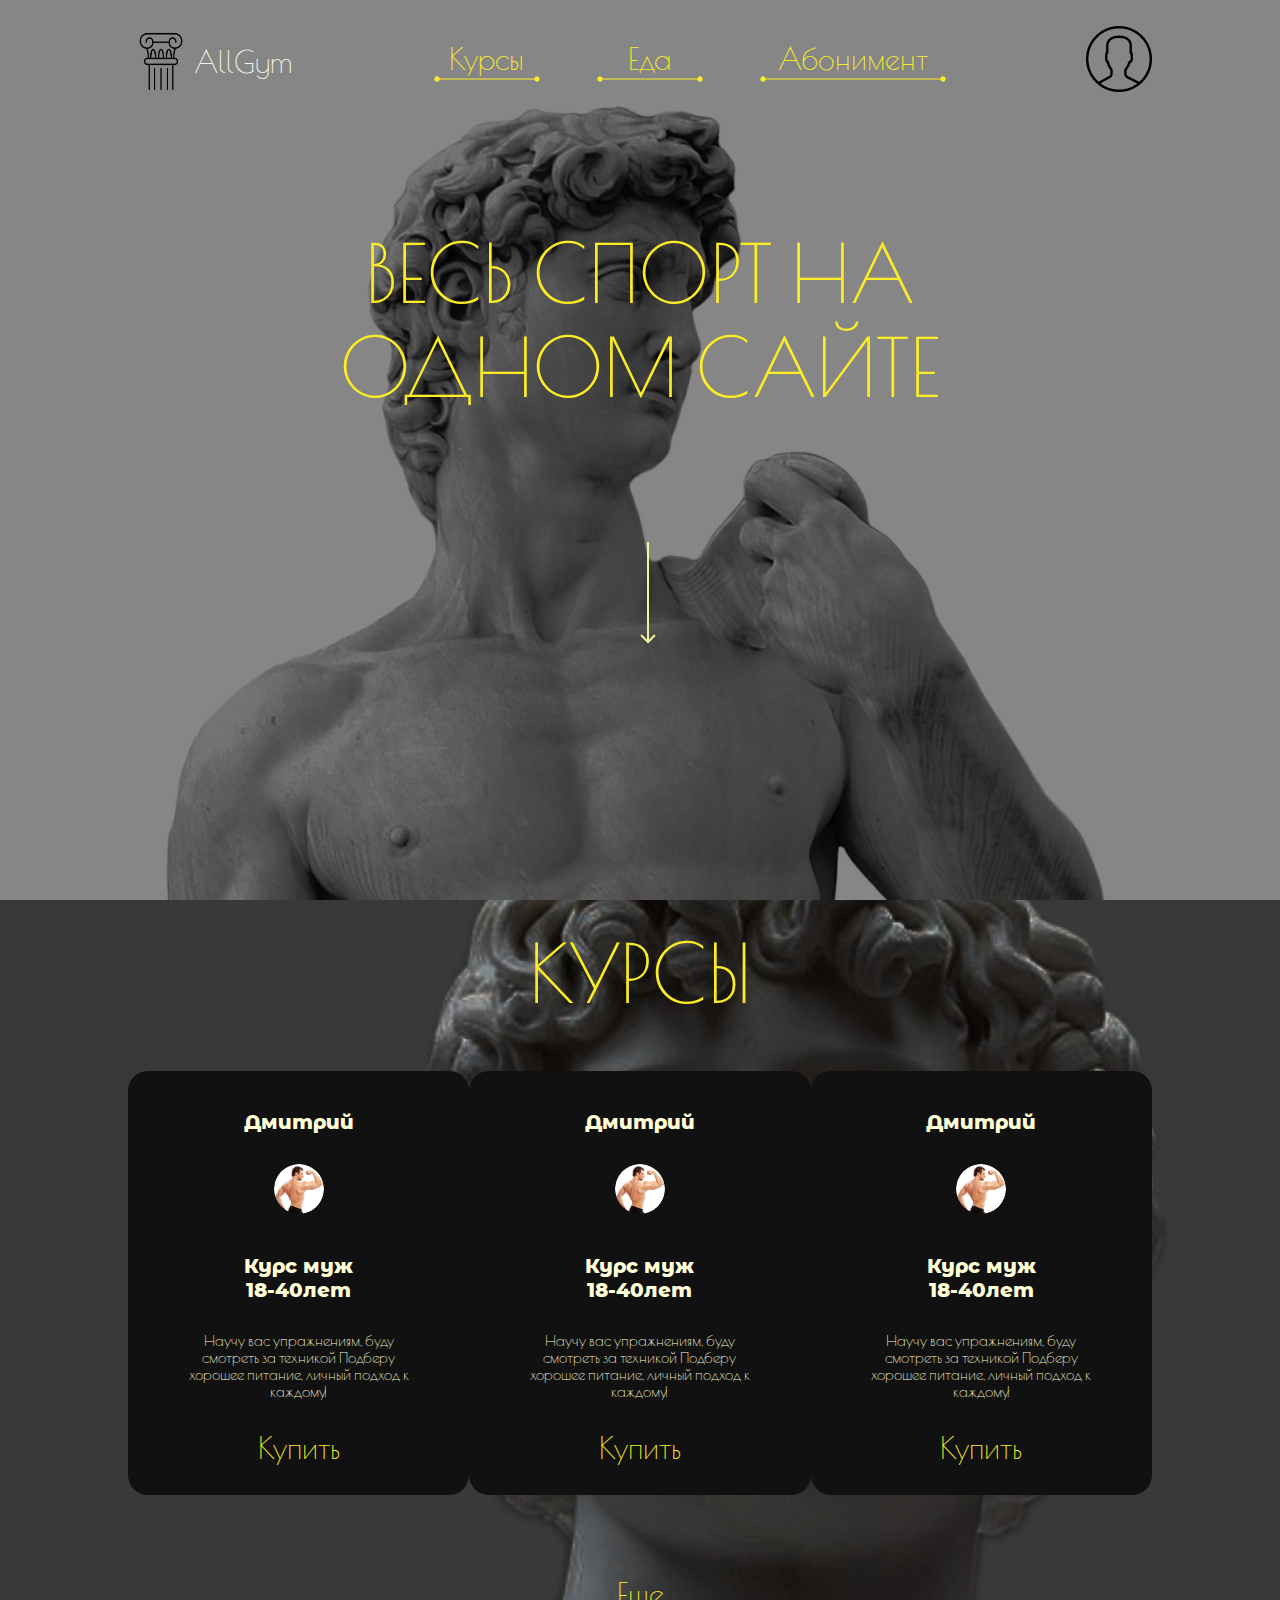
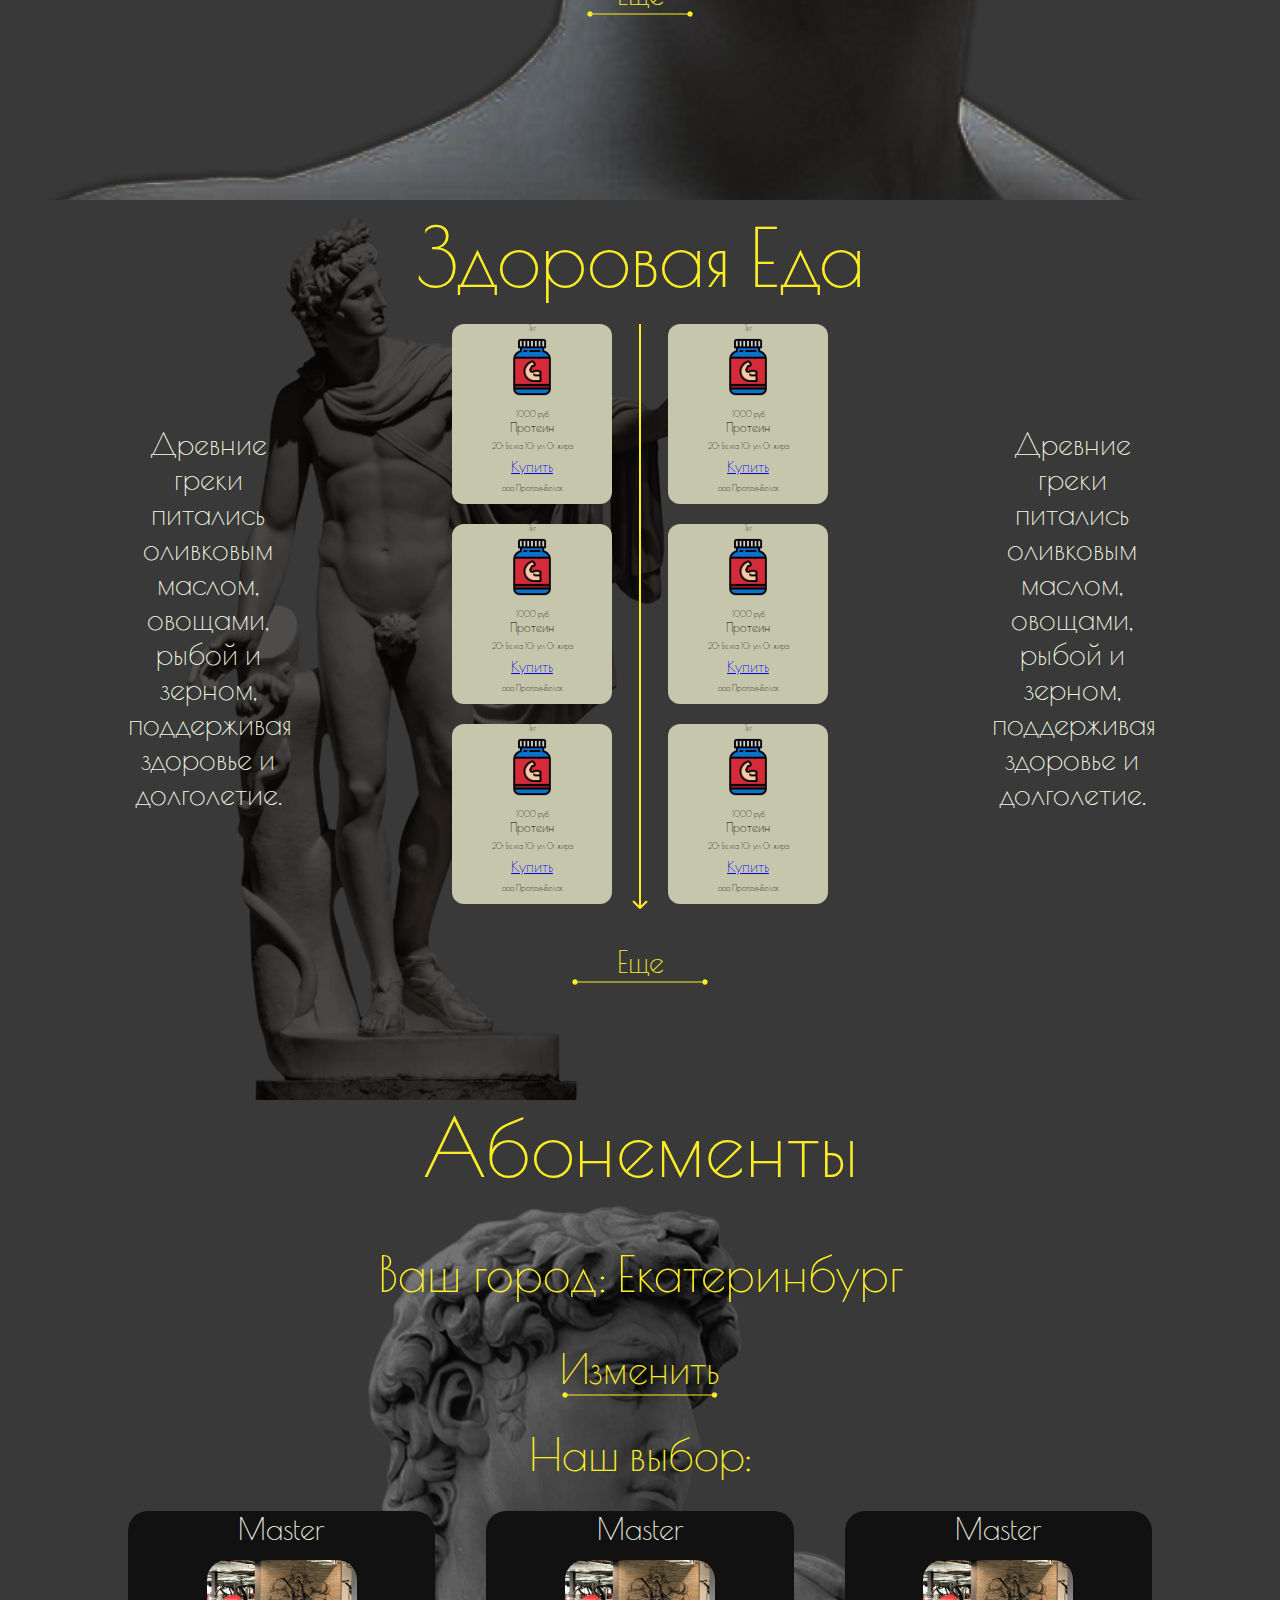
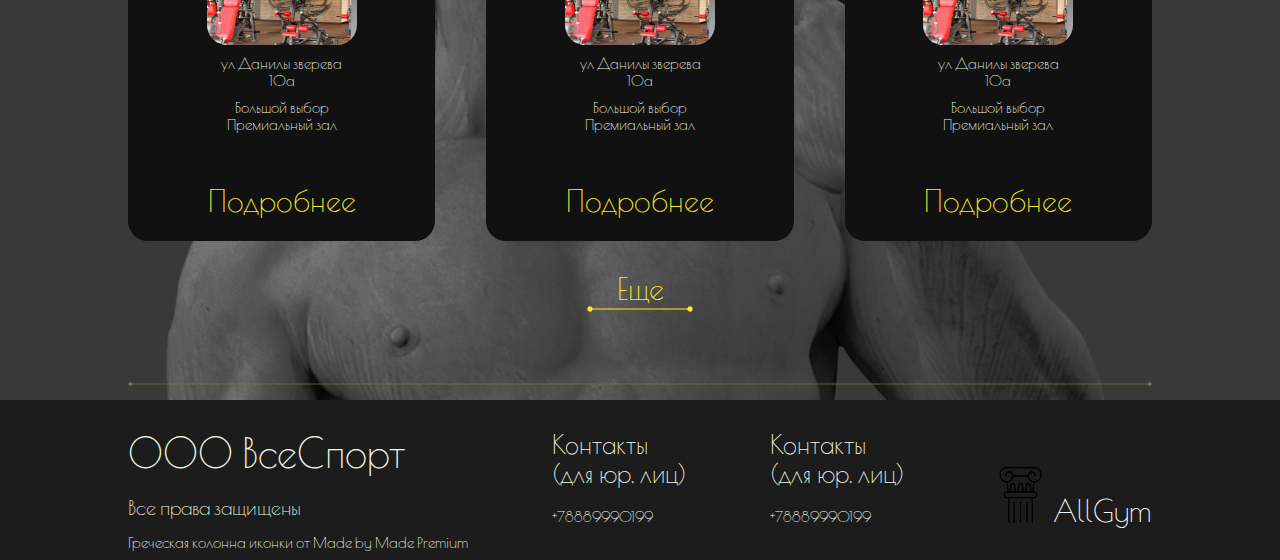
==== realize_project_25.09/index.html @ ae03dca5 "Add files via upload" ====
<!DOCTYPE html>
<html lang="en">
<head>
    <meta charset="UTF-8">
    <meta name="viewport" content="width=device-width, initial-scale=1.0">
    <title>AllGym</title>
    <link rel="stylesheet" href="./css/style.css">
</head>
<body>
    <section class="main">
        <div class="header">
            <div class="header__burger">
                <div class="header__logo">
                    <img class="header__logo_img" src="./assets/img/icon.png" alt="logo">
                    <p>AllGym</p>
                </div>
                <img src="./assets/img/Burger.svg" alt="Burger">
            </div>
            <div class="header__desktop">
                <div class="header__logo">
                    <img class="header__logo_img" src="./assets/img/icon.png" alt="logo">
                    <p>AllGym</p>
                </div>
                <div class="header__butns">
                    <div class="header__courses btn">
                        <a href="#courses">Курсы</a>
                        <img src="./assets/img/LineCourses.png" alt="course_underLine">
                    </div>
    
                    <div class="header__food btn">
                        <a href="#foods">Еда</a>
                        <img src="./assets/img/LineFood.png" alt="food_underLine">
                    </div>
    
                    <div class="header__courses btn">
                        <a href="#aboniments">Абонимент</a>
                        <img src="./assets/img/LineAboniments.png" alt="aboniments_underLine">
                    </div>
                </div>
                <div class="header__account">
                    <a href="./pages/account/account.html"><img src="./assets/img/account.png" alt="account"></a>
                </div>
            </div>
            
        </div>
        <h1 class="main__title">ВЕСЬ СПОРТ НА <br> ОДНОМ САЙТЕ</h1>
        <p class="main__text-mobile">Здоровье и спорт только здесь<br>Регистрируйся и получай бонусы за каждую покупку в мобиьной версии!</p>
        <div class="main__imgArrow">
            <img src="./assets/img/ArrowMain.png" alt="arrow_down">
        </div>  
    </section>

    <section class="course" id="courses">
        <h1 class="course__title">курсы</h1>

        <div class="course__cards">
            <div class="course__card course__card-none">
                <h3 class="course__card_title">Дмитрий</h3>
                <img class="course__card_img" src="./assets/img/menFoto.png" alt="menFoto">
                <h2 class="course__card_subtitle">Курс муж<br>18-40лет</h2>
                <p class="course__card_p">Научу вас упражнениям, буду смотреть за техникой Подберу хорошее питание, личный подход к каждому!</p>
                <div class="course__card_btn btn">
                    <a href="./registration.html">Купить</a>
                </div>
            </div>

            <div class="course__card course__card-none">
                <h3 class="course__card_title">Дмитрий</h3>
                <img class="course__card_img" src="./assets/img/menFoto.png" alt="menFoto">
                <h2 class="course__card_subtitle">Курс муж<br>18-40лет</h2>
                <p class="course__card_p">Научу вас упражнениям, буду смотреть за техникой Подберу хорошее питание, личный подход к каждому!</p>
                <div class="course__card_btn btn">
                    <a href="./registration.html">Купить</a>
                </div>
            </div>
            <div class="course__arrow  course__arrow_reverse">
                <a href="#"><img src="./assets/img/Arrow-mb.svg" alt="mbArrow"></a>
            </div>
            <div class="course__card">
                <h3 class="course__card_title">Дмитрий</h3>
                <img class="course__card_img" src="./assets/img/menFoto.png" alt="menFoto">
                <h2 class="course__card_subtitle">Курс муж<br>18-40лет</h2>
                <p class="course__card_p">Научу вас упражнениям, буду смотреть за техникой Подберу хорошее питание, личный подход к каждому!</p>
                <div class="course__card_btn btn">
                    <a href="./registration.html">Купить</a>
                </div>
            </div>
            <div class="course__arrow">
                <a href="#"><img src="./assets/img/Arrow-mb.svg" alt="mbArrow"></a>
            </div>
        </div>

        <div class="course__more btn">
            <a href="#" class="course__more_text">Еще</a>
            <img src="./assets/img/LineMORE.png" alt="btn_underline">
        </div>

    </section>
    <section class="food" id="foods">
        
        <div class="food__title">
            <h1 class="food__title food__title_desktop">Здоровая Еда</h1>
            <h1 class="food__title food__title_mobile">Еда</h1>
        </div>
        <div class="food__main">
            <div class="food__extraText">
                <p>
                    Древние греки питались оливковым маслом, овощами, рыбой и зерном, поддерживая здоровье и долголетие.
                </p>
            </div>
            
            <div class="food__cardsMain">
                <h2 class="food__card_titleMobile">Протеин</h2>
                <div class="food__cards  food__cards-mobile">
                    <img class="food__card_arrowMobile food__card_arrowMobile-rotate" src="./assets/img/Arrow-mb.svg" alt="mobileArrow">
                    <div class="food__cardBlock">          
                        <div class="food__card">
                            <p class="food__card_mass">1кг</p>
                            <img class="food__card_img" src="./assets/img/prtein.png" alt="protein_img">
                            <p class="food__card_price">1000 руб</p>
                            <h3 class="food__card_title">Протеин</h3>
                            <p class="food__card_BGU">20г Белка 10г угл 0г жира</p>
                            <p class="food__card_comp">ооо ПротеинБелок</p>
                        </div>    
                    </div>
                    <img class="food__card_arrowMobile" src="./assets/img/Arrow-mb.svg" alt="mobileArrow">
                </div>
                <div class="food__btn food__btn-mobile">
                    <a class="food__btn__link" href="./registration.html">Купить</a>
                    <img src="./assets/img/LineMoreP4.png" alt="LineMoreP4">
                </div>
                <h2 class="food__card_titleMobile">Креатин</h2>
                <div class="food__cards  food__cards-mobile">
                    <img class="food__card_arrowMobile food__card_arrowMobile-rotate" src="./assets/img/Arrow-mb.svg" alt="mobileArrow">
                    <div class="food__cardBlock">
                        
                        
                        <div class="food__card">
                            <p class="food__card_mass">1кг</p>
                            <img class="food__card_img" src="./assets/img/prtein.png" alt="protein_img">
                            <p class="food__card_price">1000 руб</p>
                            <h3 class="food__card_title">Креатин</h3>
                            <p class="food__card_BGU">20г Белка 10г угл 0г жира</p>
                            <p class="food__card_comp">ооо ПротеинБелок</p>
                        </div>    
                    </div>
                    <img class="food__card_arrowMobile" src="./assets/img/Arrow-mb.svg" alt="mobileArrow">
                </div>
                <div class="food__btn food__btn-mobile">
                    <a href="./pages/registration/registration.html">Купить</a>
                    <img src="./assets/img/LineMoreP4.png" alt="LineMoreP4">
                </div>
                <div class="food__cards food__cards-desktop">
                    
                    <div class="food__card">
                        <p class="food__card_mass">1кг</p>
                        <img class="food__card_img" src="./assets/img/prtein.png" alt="protein_img">
                        <p class="food__card_price">1000 руб</p>
                        <h3 class="food__card_title">Протеин</h3>
                        <p class="food__card_BGU">20г Белка 10г угл 0г жира</p>
                        <div class="food__card_btn">
                            <a href="./pages/registration/registration.html">Купить</a>
                        </div>
                        <p class="food__card_comp">ооо ПротеинБелок</p>
                    </div>

                    <div class="food__card">
                        <p class="food__card_mass">1кг</p>
                        <img class="food__card_img" src="./assets/img/prtein.png" alt="protein_img">
                        <p class="food__card_price">1000 руб</p>
                        <h3 class="food__card_title">Протеин</h3>
                        <p class="food__card_BGU">20г Белка 10г угл 0г жира</p>
                        <div class="food__card_btn">
                            <a href="./pages/registration/registration.html">Купить</a>
                        </div>
                        <p class="food__card_comp">ооо ПротеинБелок</p>
                    </div>

                    <div class="food__card">
                        <p class="food__card_mass">1кг</p>
                        <img class="food__card_img" src="./assets/img/prtein.png" alt="protein_img">
                        <p class="food__card_price">1000 руб</p>
                        <h3 class="food__card_title">Протеин</h3>
                        <p class="food__card_BGU">20г Белка 10г угл 0г жира</p>
                        <div class="food__card_btn">
                            <a href="./pages/registration/registration.html">Купить</a>
                        </div>
                        <p class="food__card_comp">ооо ПротеинБелок</p>
                    </div>

                </div>
                <div class="food__arrow food__cards-desktop">
                    <img src="./assets/img/ArrowBIGP3.png" alt="arrow_down">
                </div>
                <div class="food__cards food__cards-desktop">
                    
                    <div class="food__card">
                        <p class="food__card_mass">1кг</p>
                        <img class="food__card_img" src="./assets/img/prtein.png" alt="protein_img">
                        <p class="food__card_price">1000 руб</p>
                        <h3 class="food__card_title">Протеин</h3>
                        <p class="food__card_BGU">20г Белка 10г угл 0г жира</p>
                        <div class="food__card_btn">
                            <a href="./pages/registration/registration.html">Купить</a>
                        </div>
                        <p class="food__card_comp">ооо ПротеинБелок</p>
                    </div>

                    <div class="food__card">
                        <p class="food__card_mass">1кг</p>
                        <img class="food__card_img" src="./assets/img/prtein.png" alt="protein_img">
                        <p class="food__card_price">1000 руб</p>
                        <h3 class="food__card_title">Протеин</h3>
                        <p class="food__card_BGU">20г Белка 10г угл 0г жира</p>
                        <div class="food__card_btn">
                            <a href="./pages/registration/registration.html">Купить</a>
                        </div>
                        <p class="food__card_comp">ооо ПротеинБелок</p>
                    </div>

                    <div class="food__card">
                        <p class="food__card_mass">1кг</p>
                        <img class="food__card_img" src="./assets/img/prtein.png" alt="protein_img">
                        <p class="food__card_price">1000 руб</p>
                        <h3 class="food__card_title">Протеин</h3>
                        <p class="food__card_BGU">20г Белка 10г угл 0г жира</p>
                        <div class="food__card_btn">
                            <a href="./pages/registration/registration.html">Купить</a>
                        </div>
                        <p class="food__card_comp">ооо ПротеинБелок</p>
                    </div>

                </div>

            </div>

            <div class="food__extraText">
                <p>
                    Древние греки питались оливковым маслом, овощами, рыбой и зерном, поддерживая здоровье и долголетие.
                </p>
            </div>

        </div>
        <div class="food__btn">
            <a href="./pages/registration/registration.html">Еще</a>
            <img src="./assets/img/LineLast.svg" alt="LineMoreP4">
        </div>
    </section>

    <section class="aboniments" id="aboniments">
        <div class="aboniments__text">
            <h1 class="aboniments__title">Абонементы</h1>
            <h2 class="aboniments__city">Ваш город:  Екатеринбург</h2>
            <div class="aboniments__editCity">
                <a href="#">Изменить</a>
                <img src="./assets/img/LineChange.png" alt="underline">
            </div>
            <p class="aboniments__ourVote">Наш выбор:</p>    
        </div>
        
        <div class="aboniments__cards">
            <img class="aboniments__card_arrowMobile aboniments__card_arrowMobile-rotate" src="./assets/img/Arrow-mb.svg" alt="mobileArrow">
    
            <div class="aboniments__card">
                <h3 class="aboniments__card_title">
                    Master
                </h3>
                <img class="aboniments__card_img" src="./assets/img/sport_gym.jpg" alt="GymFoto">
                <h2 class="aboniments__card_adress">
                    ул Данилы зверева<br>10а
                </h2>
                <p class="aboniments__card_description">
                    Большой выбор<br>Премиальный зал
                </p>
                <div class="aboniments__card_btn btn">
                    <a href="./pages/reviews/reviews.html">Подробнее</a>
                </div>
            </div>

            <img class="aboniments__card_arrowMobile" src="./assets/img/Arrow-mb.svg" alt="mobileArrow">

            <div class="aboniments__card aboniments__card-none">
                <h3 class="aboniments__card_title">
                    Master
                </h3>
                <img class="aboniments__card_img" src="./assets/img/sport_gym.jpg" alt="GymFoto">
                <h2 class="aboniments__card_adress">
                    ул Данилы зверева<br>10а
                </h2>
                <p class="aboniments__card_description">
                    Большой выбор<br>Премиальный зал
                </p>
                <div class="aboniments__card_btn btn">
                    <a href="./pages/reviews/reviews.html">Подробнее</a>
                </div>
            </div>

            <div class="aboniments__card aboniments__card-none">
                <h3 class="aboniments__card_title">
                    Master
                </h3>
                <img class="aboniments__card_img" src="./assets/img/sport_gym.jpg" alt="GymFoto">
                <h2 class="aboniments__card_adress">
                    ул Данилы зверева<br>10а
                </h2>
                <p class="aboniments__card_description">
                    Большой выбор<br>Премиальный зал
                </p>
                <div class="aboniments__card_btn btn">
                    <a href="./pages/reviews/reviews.html">Подробнее</a>
                </div>
            </div>

        </div>

        <div class="aboniments__more">
            <a href="#" class="aboniments__more_text">Еще</a>
            <img src="./assets/img/LineMORE.png" alt="more_line">
        </div>
        <img class="ToFoter_line" src="./assets/img/LineFooter.png" alt="footer_line">
    </section>

    <section class="footer">
        <div class="footer__first">
            <h1 class="footer__first_title">
                ООО ВсеСпорт
            </h1>
            <p class="footer__first_rules">
                Все права защищены
            </p>
            <p class="footer__first_authors"> 
                Греческая колонна иконки от Made by Made Premium
            </p>
        </div>
        <div class="footer__contacts">
            <h2 class="footer__contacts_contact">
                Контакты<br>(для юр. лиц)
            </h2>
            <a href="#" class="footer__contacts_number">
                +78889990199
            </a>
        </div>
        <div class="footer__contacts">
            <h2 class="footer__contacts_contact">
                Контакты<br>(для юр. лиц)
            </h2>
            <a href="#" class="footer__contacts_number">
                +78889990199
            </a>
        </div>
        <div class="footer__logo">
            <a href="./pages/aboutUs/aboutUs.html">
            <img class="footer__logo_img" src="./assets/img/icon.png" alt="icon">
            <p class="footer__logo_text">AllGym</p></a>
        </div>
    </section>
</body>
</html>
---- realize_project_25.09/css/style.css ----
@font-face {
  font-family: PoiretOne;
  src: url(../assets/fonts/PoiretOne-Regular.ttf);
  font-weight: 500;
}
@font-face {
  font-family: Monterat;
  src: url(../assets/fonts/MontserratAlternates-ExtraBold.ttf);
  font-weight: 900;
}
* {
  margin: 0;
  padding: 0;
  box-sizing: border-box;
  font-family: PoiretOne;
  font-weight: 500;
  cursor: default;
  scroll-behavior: smooth;
}

.header {
  margin-left: 10%;
  margin-right: 10%;
  display: flex;
  flex-direction: column;
  align-items: center;
  flex-direction: row;
  justify-content: space-between;
  font-size: 30px;
}
@media (max-width: 367px) {
  .header {
    margin-left: 1%;
    margin-right: 1%;
    font-size: 20px;
  }
}
.header__burger {
  display: none;
}
@media (max-width: 367px) {
  .header__burger {
    display: flex;
    flex-direction: row;
    justify-content: space-between;
    width: 250px;
  }
}
.header__desktop {
  display: flex;
  flex-direction: column;
  align-items: center;
  display: flex;
  flex-direction: row;
  justify-content: space-between;
  width: 100%;
}
@media (max-width: 367px) {
  .header__desktop {
    display: none;
  }
}
.header__logo {
  color: #F2F9E3;
  display: flex;
  flex-direction: row;
  justify-content: space-between;
  align-items: center;
}
.header__logo_img {
  width: 66px;
  height: 71px;
}
@media (max-width: 367px) {
  .header__logo {
    display: flex;
    flex-direction: row;
    justify-content: space-between;
  }
}
.header__butns {
  width: 50%;
  display: flex;
  flex-direction: row;
  justify-content: space-between;
}
.header__butns a {
  color: #FAED26;
  text-decoration: none;
}

.btn {
  display: flex;
  flex-direction: column;
  align-items: center;
  transition: ease-in 0.2s;
}
.btn:hover {
  transform: scale(1.2);
}

.main {
  padding-top: 2%;
  background: url(../assets/img/final_bg_1.png) no-repeat center center/cover;
  background-color: #868686;
  height: 100vh;
  display: flex;
  flex-direction: column;
}
@media (max-width: 367px) {
  .main {
    margin: 0;
    display: flex;
    flex-direction: column;
    align-items: center;
    background-color: #1c1c1c;
  }
}
.main__title {
  font-size: 80px;
  color: #FAED26;
  margin-top: 10%;
  text-align: center;
  text-transform: uppercase;
  width: -webkit-fill-available;
  display: flex;
  justify-content: center;
}
@media (max-width: 367px) {
  .main__title {
    margin: 0;
    font-size: 40px;
    max-width: 222px;
    margin-top: 134px;
  }
}
.main__imgArrow {
  width: 100px;
  height: 100px;
  margin-top: 10%;
  margin-left: 50%;
  transition: ease-in 0.2s;
}
.main__imgArrow:hover {
  transform: translate(0, 150px);
}
@media (max-width: 367px) {
  .main__imgArrow {
    display: none;
  }
}
.main__text-mobile {
  display: none;
}
@media (max-width: 367px) {
  .main__text-mobile {
    color: #FAED26;
    display: block;
    max-width: 256px;
    font-size: 20px;
    letter-spacing: 5px;
    text-align: center;
    margin-top: 100px;
  }
}

.course {
  height: 100vh;
  background: url(../assets/img/bg-second.png) no-repeat center center/cover;
  background-color: #393939;
  padding-top: 2%;
  padding-left: 10%;
  padding-right: 10%;
}
@media (max-width: 367px) {
  .course {
    padding-left: 2%;
    padding-right: 2%;
    padding-top: 5%;
    display: flex;
    flex-direction: column;
    align-items: center;
  }
}
.course__title {
  font-size: 80px;
  text-transform: uppercase;
  width: -webkit-fill-available;
  display: flex;
  justify-content: center;
  color: #FAED26;
  margin-bottom: 5%;
}
@media (max-width: 367px) {
  .course__title {
    margin: 0;
    margin-bottom: 15%;
    font-size: 40px;
    text-align: center;
  }
}
.course__cards {
  display: flex;
  flex-direction: row;
  justify-content: space-between;
  color: #FFFDD5;
}
@media (max-width: 367px) {
  .course__cards {
    display: flex;
    flex-direction: row;
    justify-content: space-between;
    align-items: center;
  }
}
.course__arrow {
  display: none;
}
@media (max-width: 367px) {
  .course__arrow {
    display: flex;
    margin-left: 10px;
    margin-right: 10px;
  }
  .course__arrow_reverse {
    transform: rotate(180deg);
  }
}
.course__card {
  max-width: 358px;
  width: 100%;
  display: flex;
  flex-direction: column;
  align-items: center;
  text-align: center;
  border-radius: 20px;
  background-color: #111111;
  margin-bottom: 30px;
  transition: ease-in 0.2s;
}
.course__card:hover {
  transform: scale(0.9);
}
@media (max-width: 367px) {
  .course__card-none {
    display: none;
  }
}
.course__card_img {
  border-radius: 40px;
  width: 50px;
  height: 50px;
  margin-bottom: 40px;
}
.course__card_title {
  font-family: Monterat;
  font-weight: 900;
  font-size: 20px;
  margin-bottom: 30px;
  margin-top: 39px;
}
.course__card_subtitle {
  font-family: Monterat;
  font-weight: 900;
  font-size: 20px;
  margin-bottom: 30px;
}
.course__card_p {
  margin-left: 57px;
  margin-right: 57px;
  font-size: 15px;
  margin-bottom: 30px;
}
.course__card_btn a {
  color: #FAED26;
  font-size: 30px;
  margin-bottom: 30px;
  text-decoration: none;
}
.course__more_text {
  font-size: 30px;
  margin-top: 5%;
  color: #FAED26;
  text-decoration: none;
}

.food {
  height: 100vh;
  background: url(../assets/img/bg-threee.png) no-repeat center center/cover;
  background-color: #393939;
  padding-top: 10px;
}
@media (max-width: 367px) {
  .food {
    display: flex;
    flex-direction: column;
    align-items: center;
    padding-left: 8%;
    padding-right: 8%;
    padding-top: 5%;
  }
}
.food__title {
  font-size: 80px;
  color: #FAED26;
  display: flex;
  justify-content: center;
  margin-bottom: 10px;
}
@media (max-width: 367px) {
  .food__title {
    font-size: 40px;
  }
}
@media (max-width: 367px) {
  .food__title_desktop {
    display: none;
  }
}
.food__title_mobile {
  display: none;
}
@media (max-width: 367px) {
  .food__title_mobile {
    display: block;
  }
}
.food__btn {
  display: flex;
  flex-direction: column;
  align-items: center;
  text-align: center;
  margin-top: 20px;
  transition: ease-in 0.2s;
}
@media (max-width: 367px) {
  .food__btn {
    display: none;
  }
}
.food__btn-mobile {
  display: none;
}
@media (max-width: 367px) {
  .food__btn-mobile {
    display: flex;
    flex-direction: column;
    align-items: center;
  }
}
.food__btn a {
  color: #FAED26;
  font-size: 30px;
  text-decoration: none;
  transition: ease-in 0.2s;
}
.food__btn a:hover {
  transform: scale(1.2);
}
@media (max-width: 367px) {
  .food__btn a {
    font-size: 20px;
    margin-bottom: 10px;
  }
}
.food__main {
  display: flex;
  flex-direction: row;
  justify-content: space-between;
  margin-left: 10%;
  margin-right: 10%;
}
@media (max-width: 367px) {
  .food__main {
    margin: 0;
  }
}
.food__cardsMain {
  display: flex;
  flex-direction: row;
}
@media (max-width: 367px) {
  .food__cardsMain {
    display: flex;
    flex-direction: column;
    align-items: center;
  }
}
.food__cardBlock {
  display: flex;
  flex-direction: column;
  align-items: center;
}
.food__cards-mobile {
  display: none;
}
@media (max-width: 367px) {
  .food__cards-mobile {
    display: flex;
    flex-direction: row;
    justify-content: space-between;
  }
}
.food__cards-desktop {
  display: flex;
  flex-direction: column;
}
@media (max-width: 367px) {
  .food__cards-desktop {
    display: none;
  }
}
.food__extraText {
  font-size: 30px;
  max-width: 160px;
  color: #F2F9E3;
  text-align: center;
  margin-top: 10%;
}
@media (max-width: 367px) {
  .food__extraText {
    display: none;
  }
}
.food__card {
  background-color: #C6C6AD;
  border-radius: 12px;
  display: flex;
  flex-direction: column;
  align-items: center;
  text-align: center;
  width: 160px;
  height: 180px;
  margin-bottom: 20px;
  transition: ease-in 0.2s;
}
.food__card:hover {
  transform: scale(1.2);
}
.food__card_titleMobile {
  display: none;
}
@media (max-width: 367px) {
  .food__card_titleMobile {
    display: block;
    margin-bottom: 14px;
    margin-top: 29px;
  }
}
.food__card_titleMobile {
  color: #FAED26;
  font-size: 30px;
}
.food__card_arrowMobile {
  width: 30px;
}
@media (max-width: 367px) {
  .food__card_arrowMobile {
    margin-right: 10px;
    margin-left: 10px;
  }
}
.food__card_arrowMobile-rotate {
  transform: rotate(180deg);
}
.food__card_img {
  width: 60px;
  height: 60px;
  margin-bottom: 13px;
}
.food__card_mass {
  font-size: 7px;
  margin-bottom: 5px;
}
.food__card_price {
  font-size: 7px;
  margin-bottom: 2px;
}
.food__card_title {
  font-size: 12px;
  margin-bottom: 8px;
}
.food__card_BGU {
  font-size: 7px;
  margin-bottom: 8px;
}
.food__card_btn {
  font-size: 15px;
  color: #3F47FF;
  margin-bottom: 8px;
  transition: ease-in 0.2s;
}
.food__card_btn:hover {
  transform: scale(1.4);
}
.food__card_comp {
  font-size: 8px;
}
.food__arrow {
  margin-left: 20px;
  margin-right: 20px;
}

.aboniments {
  display: flex;
  height: 100vh;
  background: url(../assets/img/BgLast__page.png) no-repeat center center/cover;
  background-color: #393939;
  flex-direction: column;
  padding-left: 10%;
  padding-right: 10%;
}
.aboniments__text {
  display: flex;
  flex-direction: column;
  align-items: center;
}
@media (max-width: 367px) {
  .aboniments__text h1 {
    font-size: 40px;
    margin-bottom: 50px;
    margin-top: 20px;
  }
  .aboniments__text h2 {
    font-size: 20px;
    margin-bottom: 50px;
  }
}
.aboniments__more {
  transition: ease-in 0.2s;
  display: flex;
  flex-direction: column;
  align-items: center;
}
.aboniments__more:hover {
  transform: scale(1.2);
}
.aboniments__more_text {
  font-size: 30px;
  color: #FAED26;
  text-decoration: none;
}
.aboniments__title {
  color: #FAED26;
  font-size: 80px;
  margin-bottom: 50px;
}
.aboniments__city {
  font-size: 50px;
  color: #FAED26;
  margin-bottom: 44px;
}
.aboniments__editCity {
  font-size: 40px;
  color: #FAED26;
  display: flex;
  flex-direction: column;
  align-items: center;
  margin-bottom: 30px;
  transition: ease-in 0.2s;
}
.aboniments__editCity:hover {
  transform: scale(0.9);
}
@media (max-width: 367px) {
  .aboniments__editCity {
    display: none;
  }
}
.aboniments__editCity a {
  color: #FAED26;
  text-decoration: none;
}
.aboniments__ourVote {
  color: #FAED26;
  font-size: 45px;
  margin-bottom: 31px;
}
@media (max-width: 367px) {
  .aboniments__ourVote {
    display: none;
  }
}
.aboniments__cards {
  display: flex;
  flex-direction: row;
  justify-content: space-between;
  color: #F2F9E3;
  margin-bottom: 30px;
  width: -webkit-fill-available;
}
@media (max-width: 367px) {
  .aboniments__cards {
    display: flex;
    flex-direction: row;
    justify-content: center;
  }
}
.aboniments__card {
  background-color: #111111;
  border-radius: 20px;
  display: flex;
  flex-direction: column;
  align-items: center;
  text-align: center;
  width: 30%;
  padding-left: 50px;
  padding-right: 50px;
  transition: ease-in 0.2s;
}
@media (max-width: 367px) {
  .aboniments__card {
    width: 100%;
  }
}
.aboniments__card:hover {
  transform: scale(1.1);
}
.aboniments__card_arrowMobile {
  display: none;
  margin-right: 10px;
  margin-left: 10px;
  width: 30px;
}
@media (max-width: 367px) {
  .aboniments__card_arrowMobile {
    display: block;
  }
}
.aboniments__card_arrowMobile-rotate {
  transform: rotate(180deg);
}
@media (max-width: 367px) {
  .aboniments__card-none {
    display: none;
  }
}
.aboniments__card_img {
  width: 150px;
  height: 85px;
  border-radius: 20px;
  margin-bottom: 10px;
}
.aboniments__card_title {
  font-size: 30px;
  margin-bottom: 14px;
}
.aboniments__card_adress {
  font-size: 15px;
  margin-bottom: 10px;
}
.aboniments__card_description {
  font-size: 15px;
  margin-bottom: 50px;
}
.aboniments__card_btn a {
  font-size: 30px;
  color: #FAED26;
  margin-bottom: 23px;
  text-decoration: none;
}

.ToFoter_line {
  margin-top: 70px;
}

.footer {
  background-color: #1c1c1c;
  height: 160px;
  display: flex;
  flex-direction: row;
  justify-content: space-between;
  color: #F2F9E3;
  padding-left: 10%;
  padding-right: 10%;
  padding-top: 30px;
}
.footer__first {
  display: flex;
  flex-direction: column;
}
.footer__first_title {
  font-size: 40px;
  margin-bottom: 20px;
}
@media (max-width: 367px) {
  .footer__first_title {
    font-size: 10px;
  }
}
.footer__first_rules {
  font-size: 20px;
  margin-bottom: 15px;
}
@media (max-width: 367px) {
  .footer__first_rules {
    font-size: 10px;
  }
}
.footer__first_authors {
  font-size: 15px;
}
@media (max-width: 367px) {
  .footer__first_authors {
    font-size: 5px;
  }
}
.footer__contacts {
  display: flex;
  flex-direction: column;
}
.footer__contacts_contact {
  font-size: 25px;
  margin-bottom: 20px;
}
@media (max-width: 367px) {
  .footer__contacts_contact {
    font-size: 10px;
  }
}
.footer__contacts_number {
  font-size: 15px;
  color: #F2F9E3;
  text-decoration: none;
}
@media (max-width: 367px) {
  .footer__contacts_number {
    font-size: 8px;
  }
}
.footer__logo {
  display: flex;
  flex-direction: row;
  justify-content: center;
}
@media (max-width: 367px) {
  .footer__logo {
    display: none;
  }
}
.footer__logo a {
  text-decoration: none;
  color: #fff;
  display: flex;
  flex-direction: row;
  align-items: center;
}
.footer__logo_img {
  width: 65px;
  height: 70px;
}
.footer__logo_text {
  font-size: 30px;
  margin-top: 30px;
}
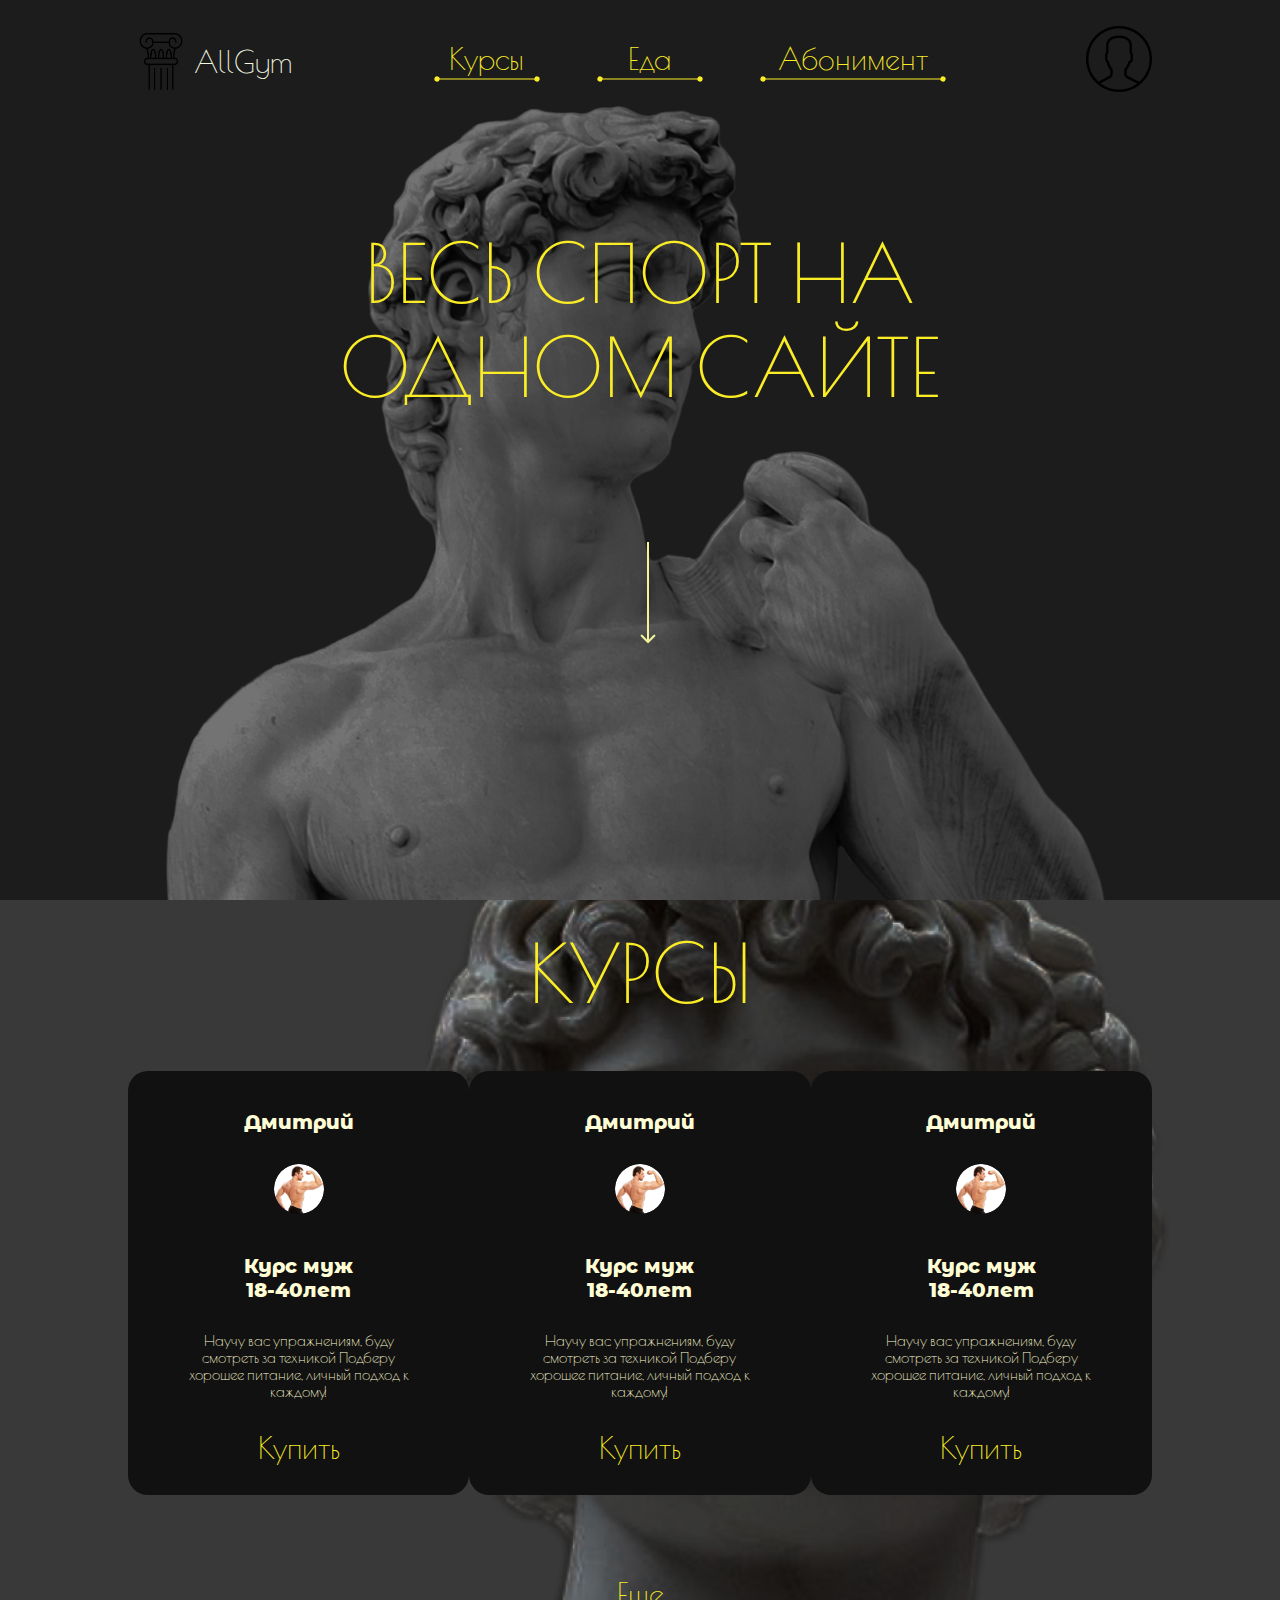
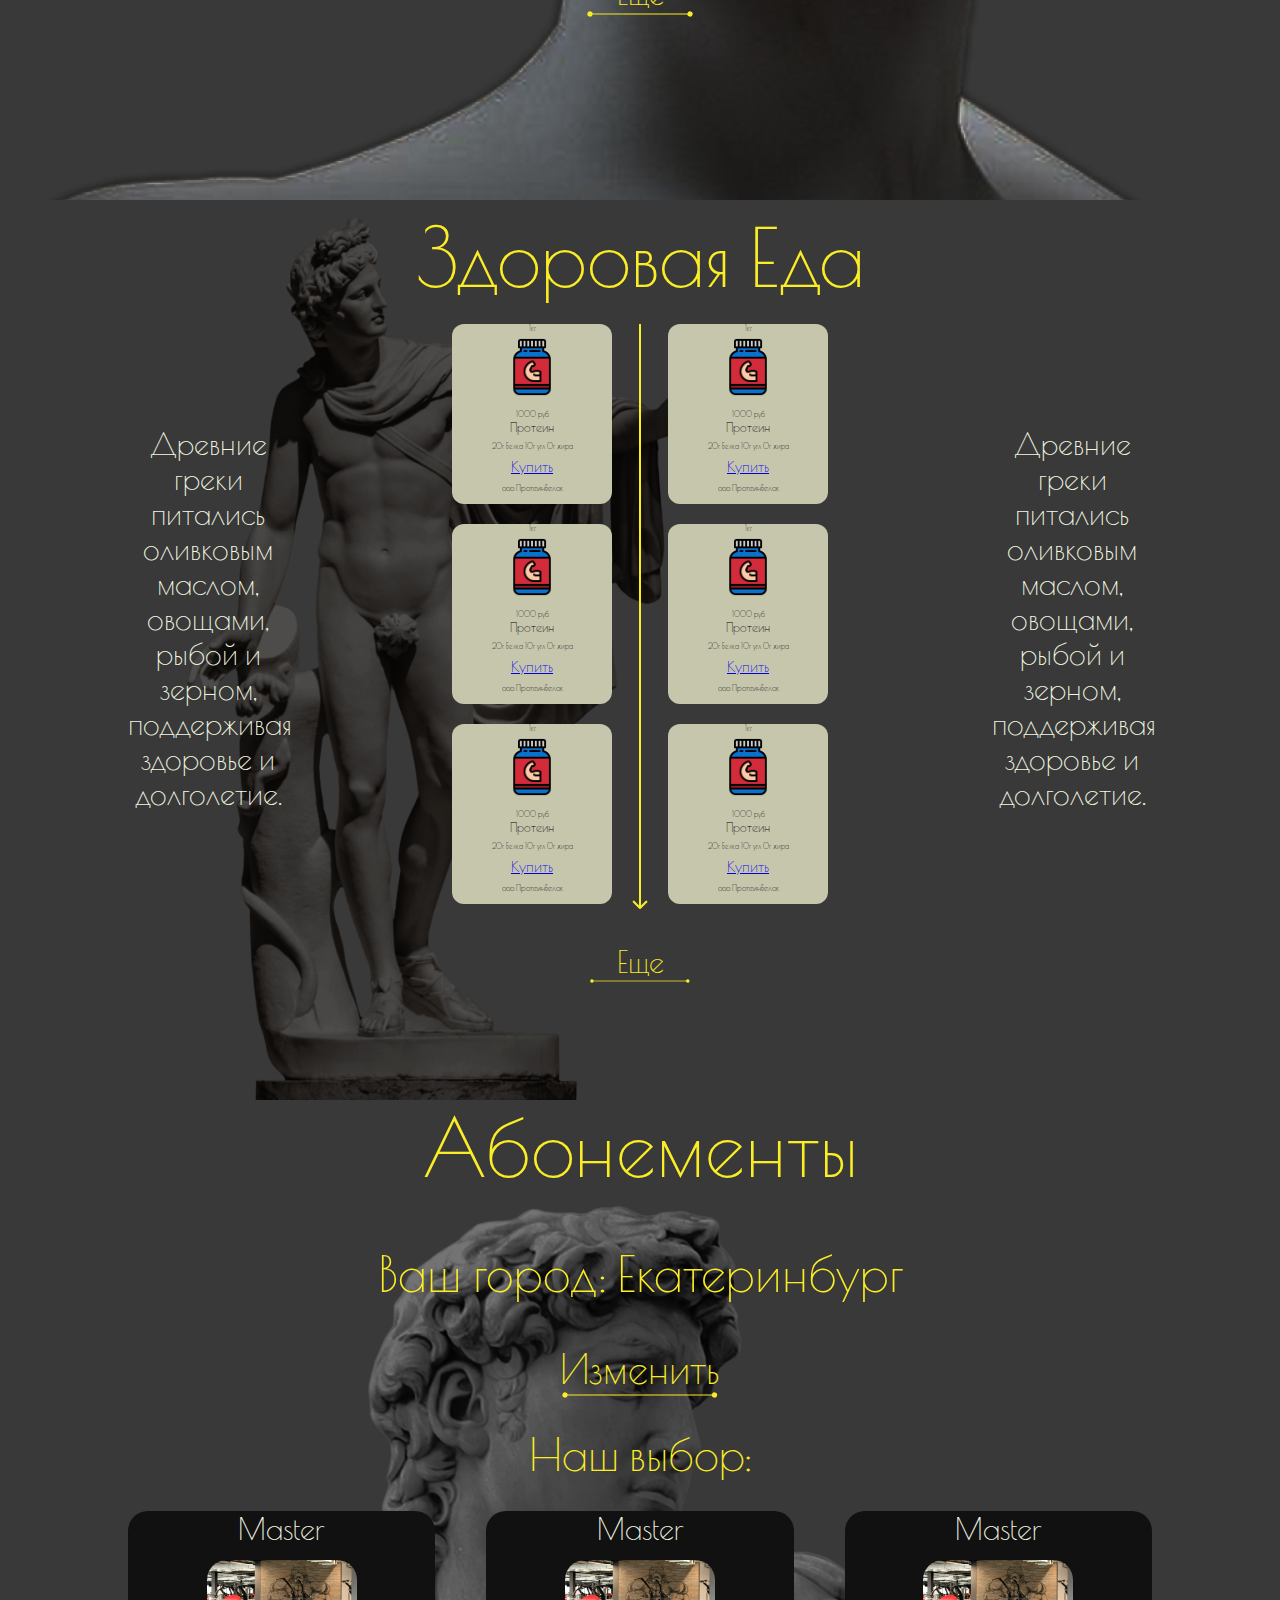
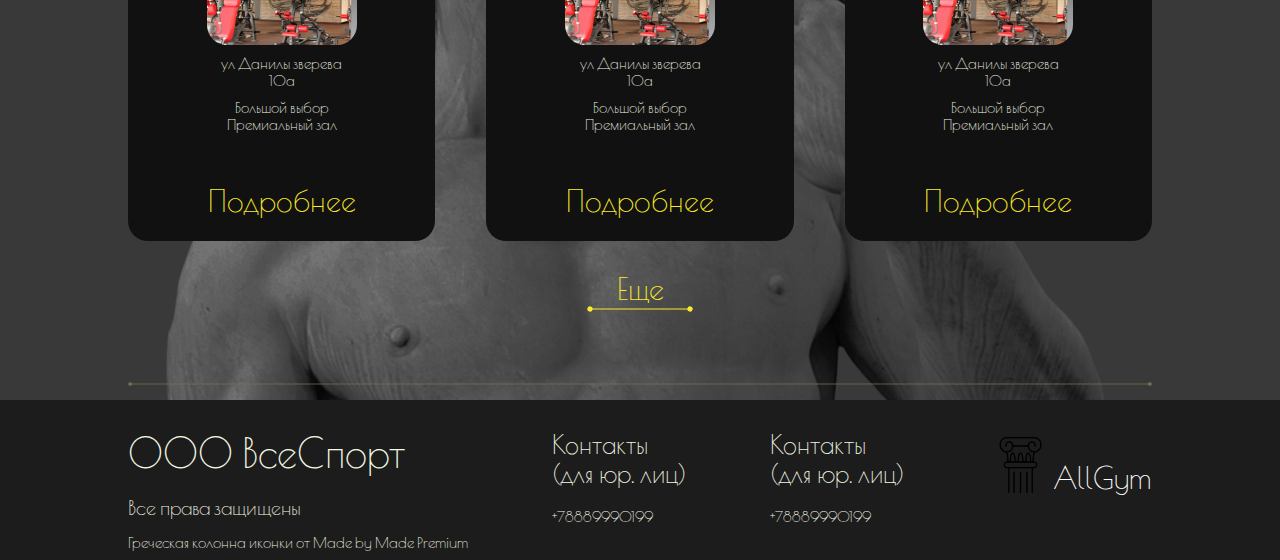
==== commit 0196e515: "main" ====
--- a/realize_project_25.09/index.html
+++ b/realize_project_25.09/index.html
@@ -5,6 +5,7 @@
     <meta name="viewport" content="width=device-width, initial-scale=1.0">
     <title>AllGym</title>
     <link rel="stylesheet" href="./css/style.css">
+    <link rel="stylesheet" href="./css/global.css">
 </head>
 <body>
     <section class="main">
@@ -24,7 +25,7 @@
                 <div class="header__butns">
                     <div class="header__courses btn">
                         <a href="#courses">Курсы</a>
-                        <img src="./assets/img/LineCourses.png" alt="course_underLine">
+                        <img src="./assets/img/LineCourses.png" alt="courses_underLine">
                     </div>
     
                     <div class="header__food btn">
@@ -242,8 +243,11 @@
 
         </div>
         <div class="food__btn">
-            <a href="./pages/registration/registration.html">Еще</a>
-            <img src="./assets/img/LineLast.svg" alt="LineMoreP4">
+            <div class="food__btn__block">
+                <a href="./pages/registration/registration.html">Еще</a>
+                <img src="./assets/img/LineChange.png" alt="LineMoreP4">
+            </div>
+            
         </div>
     </section>
 
--- a/realize_project_25.09/css/style.css
+++ b/realize_project_25.09/css/style.css
@@ -1,13 +1,3 @@
-@font-face {
-  font-family: PoiretOne;
-  src: url(../assets/fonts/PoiretOne-Regular.ttf);
-  font-weight: 500;
-}
-@font-face {
-  font-family: Monterat;
-  src: url(../assets/fonts/MontserratAlternates-ExtraBold.ttf);
-  font-weight: 900;
-}
 * {
   margin: 0;
   padding: 0;
@@ -18,20 +8,31 @@
   scroll-behavior: smooth;
 }
 
+@font-face {
+  font-family: PoiretOne;
+  src: url("../assets/fonts/PoiretOne-Regular.ttf");
+  font-weight: 500;
+}
+@font-face {
+  font-family: Monterat;
+  src: url("../assets/fonts/MontserratAlternates-ExtraBold.ttf");
+  font-weight: 900;
+}
 .header {
   margin-left: 10%;
   margin-right: 10%;
-  display: flex;
-  flex-direction: column;
-  align-items: center;
+  margin-top: 0;
+  display: flex;
   flex-direction: row;
   justify-content: space-between;
+  align-items: center;
   font-size: 30px;
 }
 @media (max-width: 367px) {
   .header {
     margin-left: 1%;
     margin-right: 1%;
+    margin-top: 0;
     font-size: 20px;
   }
 }
@@ -43,16 +44,15 @@
     display: flex;
     flex-direction: row;
     justify-content: space-between;
+    align-items: 0;
     width: 250px;
   }
 }
 .header__desktop {
   display: flex;
-  flex-direction: column;
-  align-items: center;
-  display: flex;
   flex-direction: row;
   justify-content: space-between;
+  align-items: center;
   width: 100%;
 }
 @media (max-width: 367px) {
@@ -76,6 +76,7 @@
     display: flex;
     flex-direction: row;
     justify-content: space-between;
+    align-items: 0;
   }
 }
 .header__butns {
@@ -83,6 +84,7 @@
   display: flex;
   flex-direction: row;
   justify-content: space-between;
+  align-items: center;
 }
 .header__butns a {
   color: #FAED26;
@@ -92,6 +94,7 @@
 .btn {
   display: flex;
   flex-direction: column;
+  justify-content: 0;
   align-items: center;
   transition: ease-in 0.2s;
 }
@@ -102,19 +105,12 @@
 .main {
   padding-top: 2%;
   background: url(../assets/img/final_bg_1.png) no-repeat center center/cover;
-  background-color: #868686;
+  background-color: #1c1c1c;
   height: 100vh;
   display: flex;
   flex-direction: column;
-}
-@media (max-width: 367px) {
-  .main {
-    margin: 0;
-    display: flex;
-    flex-direction: column;
-    align-items: center;
-    background-color: #1c1c1c;
-  }
+  justify-content: 0;
+  align-items: 0;
 }
 .main__title {
   font-size: 80px;
@@ -124,7 +120,9 @@
   text-transform: uppercase;
   width: -webkit-fill-available;
   display: flex;
+  flex-direction: row;
   justify-content: center;
+  align-items: 0;
 }
 @media (max-width: 367px) {
   .main__title {
@@ -168,18 +166,15 @@
   height: 100vh;
   background: url(../assets/img/bg-second.png) no-repeat center center/cover;
   background-color: #393939;
-  padding-top: 2%;
   padding-left: 10%;
   padding-right: 10%;
+  padding-top: 2%;
 }
 @media (max-width: 367px) {
   .course {
     padding-left: 2%;
     padding-right: 2%;
     padding-top: 5%;
-    display: flex;
-    flex-direction: column;
-    align-items: center;
   }
 }
 .course__title {
@@ -187,7 +182,9 @@
   text-transform: uppercase;
   width: -webkit-fill-available;
   display: flex;
+  flex-direction: 0;
   justify-content: center;
+  align-items: 0;
   color: #FAED26;
   margin-bottom: 5%;
 }
@@ -203,6 +200,7 @@
   display: flex;
   flex-direction: row;
   justify-content: space-between;
+  align-items: 0;
   color: #FFFDD5;
 }
 @media (max-width: 367px) {
@@ -221,6 +219,7 @@
     display: flex;
     margin-left: 10px;
     margin-right: 10px;
+    margin-top: 0;
   }
   .course__arrow_reverse {
     transform: rotate(180deg);
@@ -231,6 +230,7 @@
   width: 100%;
   display: flex;
   flex-direction: column;
+  justify-content: 0;
   align-items: center;
   text-align: center;
   border-radius: 20px;
@@ -239,7 +239,7 @@
   transition: ease-in 0.2s;
 }
 .course__card:hover {
-  transform: scale(0.9);
+  transform: scale(0.8);
 }
 @media (max-width: 367px) {
   .course__card-none {
@@ -294,6 +294,7 @@
   .food {
     display: flex;
     flex-direction: column;
+    justify-content: 0;
     align-items: center;
     padding-left: 8%;
     padding-right: 8%;
@@ -304,7 +305,9 @@
   font-size: 80px;
   color: #FAED26;
   display: flex;
+  flex-direction: 0;
   justify-content: center;
+  align-items: 0;
   margin-bottom: 10px;
 }
 @media (max-width: 367px) {
@@ -328,15 +331,26 @@
 .food__btn {
   display: flex;
   flex-direction: column;
+  justify-content: 0;
   align-items: center;
   text-align: center;
   margin-top: 20px;
-  transition: ease-in 0.2s;
 }
 @media (max-width: 367px) {
   .food__btn {
     display: none;
   }
+}
+.food__btn__block {
+  max-width: 200px;
+  display: flex;
+  flex-direction: column;
+  justify-content: 0;
+  align-items: center;
+  transition: ease-in 0.2s;
+}
+.food__btn__block:hover {
+  transform: scale(1.2);
 }
 .food__btn-mobile {
   display: none;
@@ -345,6 +359,7 @@
   .food__btn-mobile {
     display: flex;
     flex-direction: column;
+    justify-content: 0;
     align-items: center;
   }
 }
@@ -352,10 +367,6 @@
   color: #FAED26;
   font-size: 30px;
   text-decoration: none;
-  transition: ease-in 0.2s;
-}
-.food__btn a:hover {
-  transform: scale(1.2);
 }
 @media (max-width: 367px) {
   .food__btn a {
@@ -363,12 +374,17 @@
     margin-bottom: 10px;
   }
 }
+.food__btn img {
+  width: 100px;
+}
 .food__main {
   display: flex;
   flex-direction: row;
   justify-content: space-between;
+  align-items: 0;
   margin-left: 10%;
   margin-right: 10%;
+  margin-top: 0;
 }
 @media (max-width: 367px) {
   .food__main {
@@ -378,17 +394,21 @@
 .food__cardsMain {
   display: flex;
   flex-direction: row;
+  justify-content: 0;
+  align-items: 0;
 }
 @media (max-width: 367px) {
   .food__cardsMain {
     display: flex;
     flex-direction: column;
+    justify-content: 0;
     align-items: center;
   }
 }
 .food__cardBlock {
   display: flex;
   flex-direction: column;
+  justify-content: 0;
   align-items: center;
 }
 .food__cards-mobile {
@@ -399,11 +419,14 @@
     display: flex;
     flex-direction: row;
     justify-content: space-between;
+    align-items: 0;
   }
 }
 .food__cards-desktop {
   display: flex;
   flex-direction: column;
+  justify-content: 0;
+  align-items: 0;
 }
 @media (max-width: 367px) {
   .food__cards-desktop {
@@ -427,6 +450,7 @@
   border-radius: 12px;
   display: flex;
   flex-direction: column;
+  justify-content: 0;
   align-items: center;
   text-align: center;
   width: 160px;
@@ -456,8 +480,9 @@
 }
 @media (max-width: 367px) {
   .food__card_arrowMobile {
+    margin-left: 10px;
     margin-right: 10px;
-    margin-left: 10px;
+    margin-top: 0;
   }
 }
 .food__card_arrowMobile-rotate {
@@ -491,7 +516,7 @@
   transition: ease-in 0.2s;
 }
 .food__card_btn:hover {
-  transform: scale(1.4);
+  transform: scale(1.2);
 }
 .food__card_comp {
   font-size: 8px;
@@ -499,20 +524,25 @@
 .food__arrow {
   margin-left: 20px;
   margin-right: 20px;
+  margin-top: 0;
 }
 
 .aboniments {
   display: flex;
+  flex-direction: column;
+  justify-content: 0;
+  align-items: 0;
   height: 100vh;
   background: url(../assets/img/BgLast__page.png) no-repeat center center/cover;
   background-color: #393939;
-  flex-direction: column;
   padding-left: 10%;
   padding-right: 10%;
+  padding-top: 0;
 }
 .aboniments__text {
   display: flex;
   flex-direction: column;
+  justify-content: 0;
   align-items: center;
 }
 @media (max-width: 367px) {
@@ -530,6 +560,7 @@
   transition: ease-in 0.2s;
   display: flex;
   flex-direction: column;
+  justify-content: 0;
   align-items: center;
 }
 .aboniments__more:hover {
@@ -555,12 +586,13 @@
   color: #FAED26;
   display: flex;
   flex-direction: column;
+  justify-content: 0;
   align-items: center;
   margin-bottom: 30px;
   transition: ease-in 0.2s;
 }
 .aboniments__editCity:hover {
-  transform: scale(0.9);
+  transform: scale(1.2);
 }
 @media (max-width: 367px) {
   .aboniments__editCity {
@@ -585,6 +617,7 @@
   display: flex;
   flex-direction: row;
   justify-content: space-between;
+  align-items: 0;
   color: #F2F9E3;
   margin-bottom: 30px;
   width: -webkit-fill-available;
@@ -594,6 +627,7 @@
     display: flex;
     flex-direction: row;
     justify-content: center;
+    align-items: 0;
   }
 }
 .aboniments__card {
@@ -601,25 +635,28 @@
   border-radius: 20px;
   display: flex;
   flex-direction: column;
+  justify-content: 0;
   align-items: center;
   text-align: center;
   width: 30%;
   padding-left: 50px;
   padding-right: 50px;
-  transition: ease-in 0.2s;
+  padding-top: 0;
+  transition: ease-in 0.2s;
+}
+.aboniments__card:hover {
+  transform: scale(1.2);
 }
 @media (max-width: 367px) {
   .aboniments__card {
     width: 100%;
   }
 }
-.aboniments__card:hover {
-  transform: scale(1.1);
-}
 .aboniments__card_arrowMobile {
   display: none;
+  margin-left: 10px;
   margin-right: 10px;
-  margin-left: 10px;
+  margin-top: 0;
   width: 30px;
 }
 @media (max-width: 367px) {
@@ -670,6 +707,7 @@
   display: flex;
   flex-direction: row;
   justify-content: space-between;
+  align-items: 0;
   color: #F2F9E3;
   padding-left: 10%;
   padding-right: 10%;
@@ -678,6 +716,8 @@
 .footer__first {
   display: flex;
   flex-direction: column;
+  justify-content: 0;
+  align-items: 0;
 }
 .footer__first_title {
   font-size: 40px;
@@ -708,6 +748,8 @@
 .footer__contacts {
   display: flex;
   flex-direction: column;
+  justify-content: 0;
+  align-items: 0;
 }
 .footer__contacts_contact {
   font-size: 25px;
@@ -732,6 +774,7 @@
   display: flex;
   flex-direction: row;
   justify-content: center;
+  align-items: 0;
 }
 @media (max-width: 367px) {
   .footer__logo {
@@ -743,7 +786,8 @@
   color: #fff;
   display: flex;
   flex-direction: row;
-  align-items: center;
+  justify-content: center;
+  align-items: 0;
 }
 .footer__logo_img {
   width: 65px;
--- a/realize_project_25.09/css/global.css
+++ b/realize_project_25.09/css/global.css
@@ -0,0 +1,20 @@
+* {
+  margin: 0;
+  padding: 0;
+  box-sizing: border-box;
+  font-family: PoiretOne;
+  font-weight: 500;
+  cursor: default;
+  scroll-behavior: smooth;
+}
+
+@font-face {
+  font-family: PoiretOne;
+  src: url("../assets/fonts/PoiretOne-Regular.ttf");
+  font-weight: 500;
+}
+@font-face {
+  font-family: Monterat;
+  src: url("../assets/fonts/MontserratAlternates-ExtraBold.ttf");
+  font-weight: 900;
+}